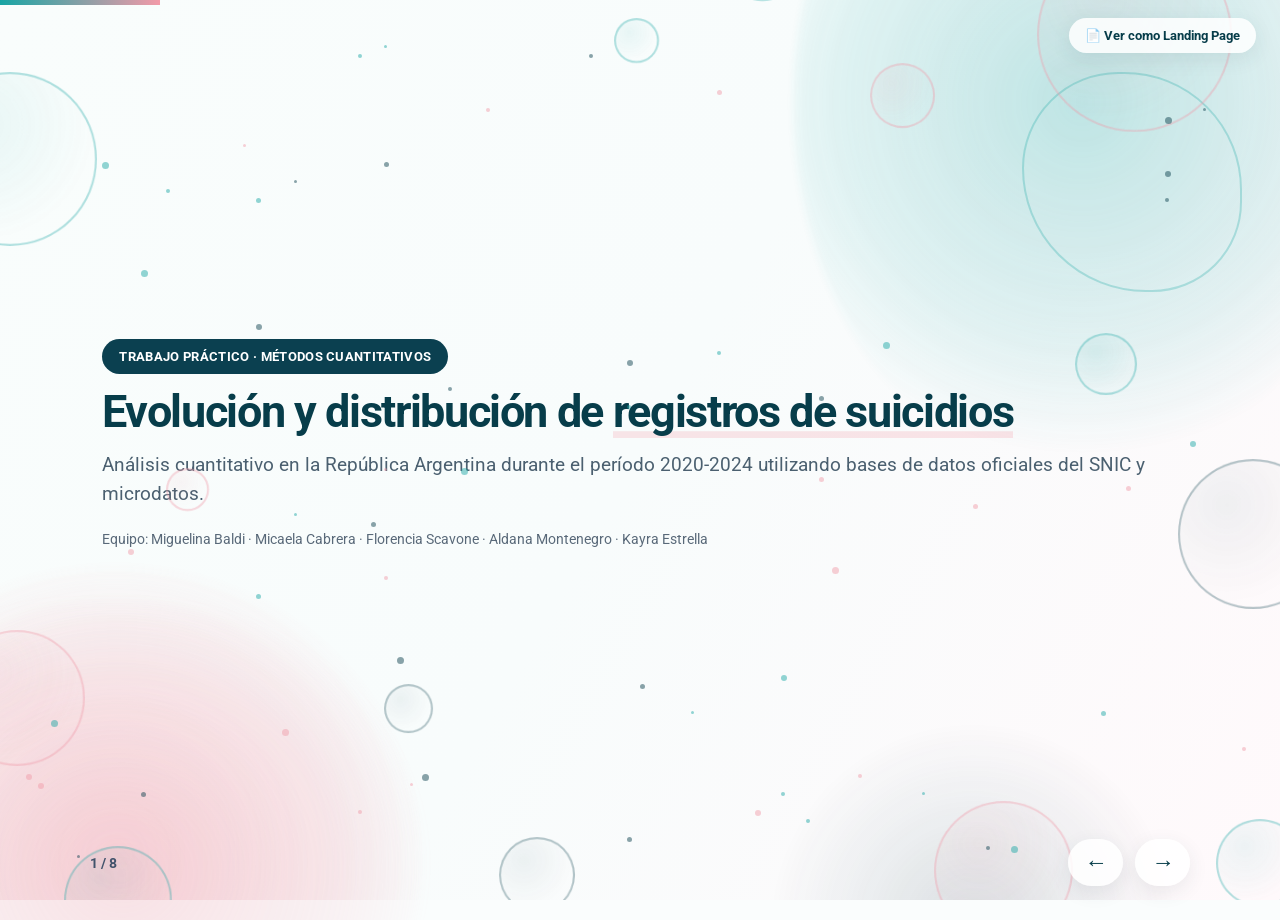
==== docs/presentacion_tp.index.html @ ad2a0367 "Add files via upload" ====
<!DOCTYPE html>

<html lang="es">
<head>
<meta charset="utf-8"/>
<meta content="width=device-width, initial-scale=1.0" name="viewport"/>
<title>Evolución y distribución de registros de suicidios en Argentina (2020-2024)</title>
<link href="https://fonts.googleapis.com" rel="preconnect"/>
<link href="https://fonts.googleapis.com/css2?family=Roboto:ital,wght@0,300;0,400;0,500;0,700;0,900;1,400&amp;display=swap" rel="stylesheet"/>
<style>
:root{--navy:#18243a;--text:#4b6070;--teal:#2f9996;--orange:#e97024;--ease:cubic-bezier(.16,1,.3,1)}
*{box-sizing:border-box} html,body{margin:0;width:100%;height:100%;overflow:hidden;font-family:Roboto,Arial,sans-serif;color:var(--navy);background:#fafdfd}button{font:inherit} 
/* Animación de fondo REAL y permanente */
body::before,body::after{content:"";position:fixed;z-index:0;pointer-events:none;border-radius:45% 55% 60% 40%;filter:blur(6px);will-change:transform;animation:flotarA 9s ease-in-out infinite alternate}
body::before{width:52vw;height:64vh;top:-24vh;right:-11vw;background:radial-gradient(ellipse,rgba(56,171,174,.32),rgba(87,196,195,.18) 54%,transparent 75%)}
body::after{width:47vw;height:60vh;left:-14vw;bottom:-27vh;background:radial-gradient(ellipse,rgba(246,153,94,.27),rgba(251,188,138,.13) 53%,transparent 75%);animation-name:flotarB;animation-duration:12s}
@keyframes flotarA{from{transform:translate(-35px,0) rotate(-12deg) scale(.94)}to{transform:translate(75px,105px) rotate(15deg) scale(1.14)}}
@keyframes flotarB{from{transform:translate(-25px,55px) rotate(12deg) scale(1)}to{transform:translate(85px,-70px) rotate(-20deg) scale(1.2)}}
.escenario{position:relative;z-index:1;width:100%;height:100dvh}.slide{position:absolute;inset:0;display:flex;flex-direction:column;justify-content:center;gap:clamp(10px,1.5vh,18px);padding:clamp(42px,7vh,65px) clamp(34px,8vw,115px) clamp(52px,8vh,75px);opacity:0;pointer-events:none;transform:translateY(20px);transition:opacity .62s var(--ease),transform .62s var(--ease);overflow:hidden;}
.slide.activa{opacity:1;transform:none;pointer-events:auto}.slide>*{flex-shrink:0;min-width:0}.slide .ancho{max-width:100%}h1,h2,h3,p{margin:0}h1{font-size:clamp(36px,3.5vw,54px);line-height:1.12;letter-spacing:-.03em;max-width:1050px}h2{font-size:clamp(25px,2.5vw,38px);line-height:1.15;letter-spacing:-.025em}h3{font-size:clamp(17px,1.4vw,21px)}p{color:var(--text);font-size:clamp(16px,1.3vw,19px);line-height:1.58}p+p{margin-top:.65em}.grande{font-size:clamp(17px,1.48vw,21px);line-height:1.53;max-width:1080px}strong{color:var(--navy);font-weight:700}.hl{box-shadow:inset 0 -.16em rgba(233,112,36,.12)}
.etiqueta{align-self:flex-start;background:var(--orange);color:white;border-radius:99px;font-size:13px;font-weight:700;padding:10px 17px;text-transform:uppercase;letter-spacing:.025em}.etiqueta.salvia{background:var(--teal)}.integrantes{margin-top:6px!important;color:#596979;font-size:14px;line-height:1.7;max-width:980px}.portada{align-items:flex-start}
.tarjeta{border:1px solid rgba(43,137,142,.10);border-radius:19px;background:rgba(255,255,255,.87);padding:clamp(18px,2vw,28px);box-shadow:0 10px 32px rgba(31,63,73,.06)}
.contexto-grilla{display:grid;grid-template-columns:minmax(0,1fr) minmax(350px,.92fr);align-items:center;gap:clamp(25px,4vw,58px)}.contexto-grilla p{font-size:clamp(17px,1.4vw,20px)}.pregunta-central{margin-top:8px;padding:19px 25px;background:rgba(242,250,249,.92)}.pregunta-central h3{margin-bottom:7px}.pregunta-central br{display:none}.pregunta-central p{font-size:clamp(16px,1.24vw,18px)}
.chart-panel{background:rgba(255,255,255,.85);border:1px solid #dce9e8;border-radius:18px;padding:18px 22px 12px;box-shadow:0 16px 28px rgba(31,63,73,.06);height:290px;display:flex;flex-direction:column}.chart-titulo{font-size:16px;font-weight:700;text-align:center}.bar-chart{display:flex;align-items:flex-end;justify-content:space-around;gap:10px;flex:1;border-bottom:1px solid #c8d3d6;padding:28px 2px 0}.bar-unit{height:100%;display:flex;align-items:center;justify-content:flex-end;flex-direction:column;gap:4px;flex:1;min-width:0}.bar-unit strong{font-size:12px;font-variant-numeric:tabular-nums}.bar-unit span{font-size:12px;color:#465968;padding-top:4px}.bar{width:75%;max-width:48px;height:var(--value);max-height:160px;min-height:1px;background:linear-gradient(0deg,#258f91,#69b9b5);border-radius:6px 6px 0 0;transform:scaleY(0);transform-origin:bottom}.bar-unit:last-child .bar{background:linear-gradient(0deg,#d95817,#f69b53)}.slide.activa .bar{animation:subirBarra 2s var(--ease) var(--delay) both}@keyframes subirBarra{from{transform:scaleY(0)}to{transform:scaleY(1)}}.chart-nota{font-size:11px;color:#657582;text-align:center;margin-top:8px}
.tarjeta-metodologia{padding:10px 26px}.item-metodo{display:grid;grid-template-columns:45px 1fr;gap:13px;padding:15px 0;align-items:center}.item-metodo+.item-metodo{border-top:1px solid #e3e9eb}.num{font-size:21px;color:var(--orange);font-weight:900}.item-metodo p{font-size:clamp(15px,1.15vw,17px);line-height:1.42;margin-top:2px}code{background:#edf1f2;color:var(--navy);border-radius:4px;padding:2px 5px}
.grafico-texto{display:grid;grid-template-columns:minmax(0,1.48fr) minmax(275px,.85fr);gap:clamp(24px,3.7vw,55px);align-items:center}.grafico-grande{padding:12px;display:flex;align-items:center;justify-content:center}.grafico-grande img{display:block;width:100%;max-height:52vh;object-fit:contain}.texto-analisis p{font-size:clamp(16px,1.35vw,19px)}.centrada{text-align:center;align-items:center}.centrada .etiqueta{align-self:center}.centrada p{max-width:1000px}
.barra{position:fixed;top:0;left:0;height:5px;width:12.5%;background:linear-gradient(90deg,var(--orange),var(--teal));z-index:20;transition:width .5s}.pie{position:fixed;bottom:14px;left:7%;right:7%;z-index:20;display:flex;justify-content:space-between;align-items:center}.contador{font-size:14px;font-weight:700;color:#42536b}.controles{display:flex;gap:12px}.controles button,.btn-modo{border:0;border-radius:100px;background:rgba(255,255,255,.85);padding:10px 16px;color:var(--navy);box-shadow:0 6px 20px rgba(41,70,78,.09);cursor:pointer}.controles button{font-size:23px}.btn-modo{position:fixed;z-index:22;top:18px;right:24px;font-size:13px;font-weight:700}
body.modo-landing{overflow:auto}body.modo-landing .escenario{height:auto}body.modo-landing .slide{position:relative;opacity:1;transform:none;pointer-events:auto;min-height:95vh;height:auto}body.modo-landing .pie{display:none}
@media(max-height:690px){.slide{padding-top:47px;padding-bottom:50px;gap:10px}h1{font-size:38px}h2{font-size:27px}.chart-panel{height:240px}.grafico-grande img{max-height:45vh}.item-metodo{padding:9px 0}}
@media(max-width:800px){.slide{padding:68px 22px 70px;overflow-y:auto;justify-content:flex-start}.contexto-grilla,.grafico-texto{grid-template-columns:1fr}.grafico-grande img{max-height:38vh}.chart-panel{height:230px}.tarjeta-metodologia{padding:6px 16px}h1{font-size:clamp(31px,6vw,42px)}.integrantes{font-size:12px}p{font-size:15px}.pie{left:22px;right:22px}}
@media(prefers-reduced-motion:reduce){body::before,body::after,.slide.activa .bar{animation:none!important}.slide{transition:none}}
/* Fondo animado propio, independiente del estado de las diapositivas */
.ambient-bg{position:fixed;inset:0;overflow:hidden;pointer-events:none;z-index:0;background:linear-gradient(115deg,#fcfefe 0%,#f4fbfa 45%,#fffaf6 100%)}
.ambient-orb{position:absolute;border-radius:50%;filter:blur(5px);will-change:transform;opacity:.85}
.orb-one{width:45vw;height:60vw;max-height:780px;top:-22vw;right:-7vw;background:radial-gradient(circle,rgba(70,179,177,.34) 0%,rgba(70,179,177,.15) 52%,transparent 73%);animation:orbTravelOne 6s ease-in-out infinite alternate}
.orb-two{width:48vw;height:45vw;left:-15vw;bottom:-19vw;background:radial-gradient(circle,rgba(246,149,84,.32) 0%,rgba(246,149,84,.13) 53%,transparent 74%);animation:orbTravelTwo 7.5s ease-in-out infinite alternate}
.orb-three{width:32vw;height:32vw;right:8vw;bottom:-18vw;background:radial-gradient(circle,rgba(70,179,177,.19),transparent 70%);animation:orbTravelThree 8s linear infinite alternate}
.ambient-ring{position:absolute;right:3vw;top:8vh;width:220px;height:220px;border-radius:45% 55% 42% 58%;border:2px solid rgba(42,158,154,.2);animation:ringRotate 13s linear infinite}
@keyframes orbTravelOne{0%{transform:translate(-90px,-40px) scale(.82)}100%{transform:translate(120px,140px) scale(1.15)}}
@keyframes orbTravelTwo{0%{transform:translate(-60px,80px) scale(.9)}100%{transform:translate(145px,-115px) scale(1.2)}}
@keyframes orbTravelThree{0%{transform:translate(-70px,20px)}100%{transform:translate(90px,-110px)}}
@keyframes ringRotate{from{transform:rotate(0deg) translateX(0)}to{transform:rotate(360deg) translateX(45px)}}
/* Revelación progresiva de metodología con flecha derecha */
.slide[data-seccion="Metodología"] .item-metodo{opacity:0;visibility:hidden;transform:translateY(18px);transition:opacity .42s ease,transform .42s ease,visibility 0s .42s}
.slide[data-seccion="Metodología"] .item-metodo.revelado{opacity:1;visibility:visible;transform:translateY(0);transition:opacity .42s ease,transform .42s ease}
/* Cada renglón ocupa el mismo espacio, aunque aún no esté visible */
.slide[data-seccion="Metodología"] .item-metodo:not(.revelado){pointer-events:none}
@media(prefers-reduced-motion:reduce){.ambient-orb,.ambient-ring{animation:none!important}}

/* Círculos flotantes y partículas ambientales — sin interferir con contenidos */
.ambiente-particulas{position:fixed;inset:0;z-index:0;overflow:hidden;pointer-events:none;isolation:isolate}
.ambiente-particulas .orbita{position:absolute;border-radius:50%;border:2px solid rgba(19,150,153,.20);background:radial-gradient(circle at 32% 28%,rgba(255,255,255,.15),rgba(27,167,166,.095) 60%,rgba(16,70,82,.04));animation:orbita-flota var(--dur) ease-in-out var(--delay) infinite alternate;will-change:transform;opacity:.78}
.ambiente-particulas .orbita.rosa{border-color:rgba(237,131,163,.23);background:radial-gradient(circle at 30% 30%,rgba(255,255,255,.14),rgba(241,154,168,.14) 65%,rgba(241,154,168,.03))}
.ambiente-particulas .orbita.petroleo{border-color:rgba(8,61,74,.15);background:radial-gradient(circle,rgba(25,91,109,.08),transparent 76%)}
.ambiente-particulas .punto{position:absolute;width:var(--size);height:var(--size);border-radius:50%;background:var(--tone);opacity:.56;box-shadow:0 0 11px var(--glow);animation:punto-flota var(--dur) ease-in-out var(--delay) infinite alternate;will-change:transform,opacity}
@keyframes orbita-flota{0%{transform:translate3d(0,0,0) scale(.90) rotate(0deg)}50%{transform:translate3d(40px,-45px,0) scale(1.06) rotate(7deg)}100%{transform:translate3d(-35px,40px,0) scale(.96) rotate(-10deg)}}
@keyframes punto-flota{0%{transform:translate3d(0,0,0);opacity:.18}40%{opacity:.67}100%{transform:translate3d(var(--dx),var(--dy),0);opacity:.36}}
@media (prefers-reduced-motion:reduce){.ambiente-particulas .orbita,.ambiente-particulas .punto{animation:none!important}}

/* Ajuste de legibilidad de los cuatro graficos: no altera datos ni animaciones */
@media (min-width: 801px) {
 .slide:has(.animated-chart) { padding-top: clamp(24px,4vh,38px); padding-bottom: clamp(40px,6vh,56px); gap: clamp(5px,1vh,12px); }
 .slide:has(.animated-chart) h2 { font-size: clamp(23px,2.15vw,33px); line-height:1.12; }
 .slide:has(.animated-chart) .grafico-texto { width:100%; grid-template-columns:minmax(0,2.15fr) minmax(220px,.73fr); gap:clamp(17px,2.3vw,33px); }
 .slide:has(.animated-chart) .grafico-grande { padding:0; min-width:0; }
 .slide:has(.animated-chart) .animated-chart { height:min(68vh,620px); min-height:min(68vh,620px); }
 .slide:has(.animated-chart) .texto-analisis p { font-size:clamp(16px,1.3vw,19px); }
 .animated-chart .tick { font-size:14px !important; }
 .animated-chart .axis-label { font-size:15px !important; }
 .animated-chart .point-label { font-size:15px !important; }
 .animated-chart svg text[font-size="11"] { font-size:12.7px !important; }
 .animated-chart svg text[font-size="10"] { font-size:12px !important; }
}
@media (max-height: 650px) and (min-width:801px) {
 .slide:has(.animated-chart) .animated-chart { height:60vh; min-height:60vh; }
 .slide:has(.animated-chart) {padding-top:25px;padding-bottom:40px;}
}
</style><style>
:root{--navy:#073d4a;--text:#4b6070;--teal:#1aa5a4;--orange:#f39aa8}
.etiqueta{background:#0b4050}.etiqueta.salvia{background:#159d9e}.hl{box-shadow:inset 0 -.15em rgba(243,154,168,.25)}
body::before{background:radial-gradient(ellipse,rgba(24,165,164,.29),rgba(24,165,164,.12) 54%,transparent 75%)}body::after{background:radial-gradient(ellipse,rgba(243,154,168,.28),rgba(243,154,168,.11) 53%,transparent 75%)}
.ambient-bg{background:linear-gradient(120deg,#f9fdfc,#f8fcfc 50%,#fff9fb)}.orb-one{background:radial-gradient(circle,rgba(24,165,164,.31),rgba(24,165,164,.13) 51%,transparent 74%)}.orb-two{background:radial-gradient(circle,rgba(243,154,168,.33),rgba(243,154,168,.13) 55%,transparent 74%)}.orb-three{background:radial-gradient(circle,rgba(8,61,74,.16),transparent 72%)}.ambient-ring{border-color:rgba(24,165,164,.27)}
.num{color:#e986a0}.barra{background:linear-gradient(90deg,#18a5a4,#f39aa8)}
.metodologia-sin-caja{display:flex;flex-direction:column;gap:10px}.metodologia-sin-caja .item-metodo{padding:12px 9px;border-bottom:1px solid rgba(7,61,74,.09);max-width:1080px}.metodologia-sin-caja .item-metodo:last-child{border:0}
.grafico-texto{grid-template-columns:minmax(0,1.65fr) minmax(250px,.73fr);gap:clamp(20px,3vw,43px)}
.grafico-grande{padding:6px;border:0;background:transparent;box-shadow:none}
.animated-chart{width:100%;min-height:min(58vh,490px);height:min(58vh,490px);position:relative}
.animated-chart svg{width:100%;height:100%;overflow:visible;display:block}
.animated-chart text{font-family:Roboto,Arial,sans-serif;fill:#284d59}
.animated-chart .axis{stroke:#91a5ac;stroke-width:1.2}.animated-chart .gridline{stroke:#cbd7d9;stroke-width:1;stroke-dasharray:4 4}.animated-chart .axis-label{font-size:12px;font-weight:700}.animated-chart .tick{font-size:11px}.animated-chart .point-label{font-size:12px;font-weight:700}
.animated-chart .anim-path{stroke-dasharray:var(--length);stroke-dashoffset:var(--length)}
.slide.activa .animated-chart.is-running .anim-path{animation:draw-path 2.5s ease-in-out forwards}
@keyframes draw-path{to{stroke-dashoffset:0}}
.animated-chart .anim-dot,.animated-chart .anim-value{opacity:0}
.slide.activa .animated-chart.is-running .anim-dot,.slide.activa .animated-chart.is-running .anim-value{animation:fade-dots .22s ease-out var(--time) forwards}
@keyframes fade-dots{to{opacity:1}}
.animated-chart .rise-bar{transform:scaleY(0);transform-origin:center bottom}.animated-chart .grow-horizontal{transform:scaleX(0);transform-origin:left center}
.slide.activa .animated-chart.is-running .rise-bar{animation:rise-bar .65s cubic-bezier(.17,.72,.22,1) var(--time) forwards}.slide.activa .animated-chart.is-running .grow-horizontal{animation:grow-h .65s cubic-bezier(.17,.72,.22,1) var(--time) forwards}@keyframes grow-h{to{transform:scaleX(1)}}
@keyframes rise-bar{to{transform:scaleY(1)}}
.pregunta-revelable{opacity:0;transform:translateY(14px);visibility:hidden;transition:opacity .42s ease,transform .42s ease,visibility 0s .42s;background:rgba(243,154,168,.07)!important;border:1.5px solid rgba(235,123,151,.85)!important;border-radius:15px;box-shadow:none!important;padding:17px 24px 18px 67px!important;position:relative}
.pregunta-revelable:before{content:'?';position:absolute;left:19px;top:19px;width:29px;height:29px;display:grid;place-items:center;background:#0b4050;color:white;border-radius:50%;font-weight:800;font-size:21px}
.pregunta-revelable.revelado{opacity:1;transform:none;visibility:visible;transition:opacity .42s ease,transform .42s ease}
.contexto-grilla{grid-template-columns:minmax(0,1fr) minmax(320px,.9fr)}
@media(max-height:720px){.animated-chart{height:50vh;min-height:50vh}.slide{gap:8px}.grafico-texto{gap:19px}}
@media(max-width:800px){.animated-chart{min-height:330px;height:330px}.grafico-texto{grid-template-columns:1fr}}
@media(prefers-reduced-motion:reduce){.animated-chart .rise-bar{transform:none}.animated-chart .anim-dot,.animated-chart .anim-value{opacity:1}.animated-chart .anim-path{stroke-dashoffset:0}}
</style><style>
/* Acentos animados visibles por encima del fondo de las diapositivas.
   Capa transparente, no captura clics ni cambia el contenido. */
.circulos-visibles{position:fixed;inset:0;pointer-events:none;overflow:hidden;z-index:4;isolation:isolate}
.circulos-visibles .anillo{position:absolute;display:block;box-sizing:border-box;border:2px solid var(--borde);border-radius:50%;background:radial-gradient(circle at 32% 30%,var(--relleno),transparent 72%);opacity:.62;animation:deriva-visible var(--tiempo) ease-in-out infinite alternate;animation-delay:var(--retraso);will-change:transform}
.circulos-visibles .motita{position:absolute;width:var(--tam);height:var(--tam);background:var(--color);border-radius:50%;opacity:.47;animation:motita-visible var(--tiempo) ease-in-out infinite alternate;animation-delay:var(--retraso);will-change:transform}
@keyframes deriva-visible{0%{transform:translate3d(-12px,10px,0) scale(.93)}50%{transform:translate3d(24px,-20px,0) scale(1.08)}100%{transform:translate3d(-19px,32px,0) scale(.97)}}
@keyframes motita-visible{0%{transform:translate3d(0,0,0);opacity:.27}50%{opacity:.65}100%{transform:translate3d(24px,-36px,0);opacity:.32}}
@media(prefers-reduced-motion:reduce){.circulos-visibles .anillo,.circulos-visibles .motita{animation:none!important}}
</style><style>
/* Landing Page: gráficos completos y estáticos, sin animaciones pendientes. */
body.modo-landing .animated-chart .anim-path { animation: none !important; stroke-dashoffset: 0 !important; }
body.modo-landing .animated-chart .anim-dot,
body.modo-landing .animated-chart .anim-value { animation: none !important; opacity: 1 !important; }
body.modo-landing .animated-chart .rise-bar,
body.modo-landing .animated-chart .grow-horizontal { animation: none !important; transform: none !important; }
body.modo-landing .bar { animation: none !important; transform: scaleY(1) !important; }
</style>
</head>
<body class="modo-slides">
<div class="ambiente-particulas" aria-hidden="true">
<span class="orbita " style="left:-7%;top:6%;width:230px;height:230px;--dur:13s;--delay:-3s"></span>
<span class="orbita rosa" style="left:78%;top:-12%;width:260px;height:260px;--dur:17s;--delay:-6s"></span>
<span class="orbita petroleo" style="left:88%;top:59%;width:210px;height:210px;--dur:15s;--delay:-5s"></span>
<span class="orbita rosa" style="left:4%;top:72%;width:180px;height:180px;--dur:12s;--delay:-8s"></span>
<span class="orbita " style="left:43%;top:-20%;width:140px;height:140px;--dur:19s;--delay:-2s"></span>
<span class="orbita " style="left:67%;top:84%;width:125px;height:125px;--dur:16s;--delay:-10s"></span>
<span class="orbita rosa" style="left:30%;top:34%;width:95px;height:95px;--dur:18s;--delay:-4s"></span>
<span class="orbita rosa" style="left:-4%;top:44%;width:155px;height:155px;--dur:15s;--delay:-2s"></span>
<span class="orbita petroleo" style="left:14%;top:12%;width:74px;height:74px;--dur:18s;--delay:-7s"></span>
<span class="orbita " style="left:25%;top:89%;width:190px;height:190px;--dur:22s;--delay:-9s"></span>
<span class="orbita rosa" style="left:53%;top:65%;width:120px;height:120px;--dur:19s;--delay:-4s"></span>
<span class="orbita " style="left:89%;top:18%;width:92px;height:92px;--dur:14s;--delay:-5s"></span>
<span class="orbita petroleo" style="left:72%;top:42%;width:62px;height:62px;--dur:17s;--delay:-1s"></span>
<span class="orbita rosa" style="left:38%;top:8%;width:110px;height:110px;--dur:20s;--delay:-11s"></span>
<span class="orbita " style="left:6%;top:58%;width:86px;height:86px;--dur:16s;--delay:-8s"></span>
<span class="orbita petroleo" style="left:96%;top:83%;width:175px;height:175px;--dur:23s;--delay:-6s"></span>
<span class="orbita rosa" style="left:61%;top:91%;width:240px;height:240px;--dur:21s;--delay:-3s"></span>
<span class="orbita " style="left:48%;top:48%;width:65px;height:65px;--dur:13s;--delay:-7s"></span>
<span class="orbita petroleo" style="left:-6%;top:89%;width:125px;height:125px;--dur:15s;--delay:-4s"></span>
<span class="orbita rosa" style="left:81%;top:75%;width:79px;height:79px;--dur:18s;--delay:-10s"></span>
<span class="punto" style="left:85%;top:63%;--size:9px;--dur:11s;--delay:-4s;--dx:-15px;--dy:-57px;--tone:#19a4a4;--glow:rgba(25,164,164,.24)"></span>
<span class="punto" style="left:10%;top:34%;--size:7px;--dur:12s;--delay:-4s;--dx:30px;--dy:28px;--tone:#f19aa8;--glow:rgba(241,154,168,.28)"></span>
<span class="punto" style="left:25%;top:33%;--size:4px;--dur:14s;--delay:-1s;--dx:-45px;--dy:33px;--tone:#083d4a;--glow:rgba(8,61,74,.22)"></span>
<span class="punto" style="left:55%;top:96%;--size:3px;--dur:17s;--delay:-7s;--dx:24px;--dy:-72px;--tone:#19a4a4;--glow:rgba(25,164,164,.24)"></span>
<span class="punto" style="left:84%;top:63%;--size:5px;--dur:9s;--delay:-9s;--dx:21px;--dy:-17px;--tone:#f19aa8;--glow:rgba(241,154,168,.28)"></span>
<span class="punto" style="left:92%;top:69%;--size:4px;--dur:8s;--delay:-6s;--dx:12px;--dy:-66px;--tone:#083d4a;--glow:rgba(8,61,74,.22)"></span>
<span class="punto" style="left:89%;top:69%;--size:3px;--dur:9s;--delay:-7s;--dx:-27px;--dy:-8px;--tone:#19a4a4;--glow:rgba(25,164,164,.24)"></span>
<span class="punto" style="left:71%;top:8%;--size:4px;--dur:17s;--delay:0s;--dx:50px;--dy:-37px;--tone:#f19aa8;--glow:rgba(241,154,168,.28)"></span>
<span class="punto" style="left:46%;top:75%;--size:7px;--dur:13s;--delay:-1s;--dx:13px;--dy:37px;--tone:#083d4a;--glow:rgba(8,61,74,.22)"></span>
<span class="punto" style="left:61%;top:47%;--size:3px;--dur:12s;--delay:-2s;--dx:2px;--dy:-30px;--tone:#19a4a4;--glow:rgba(25,164,164,.24)"></span>
<span class="punto" style="left:63%;top:47%;--size:7px;--dur:7s;--delay:-8s;--dx:-2px;--dy:-32px;--tone:#f19aa8;--glow:rgba(241,154,168,.28)"></span>
<span class="punto" style="left:28%;top:96%;--size:6px;--dur:15s;--delay:-1s;--dx:20px;--dy:11px;--tone:#083d4a;--glow:rgba(8,61,74,.22)"></span>
<span class="punto" style="left:9%;top:52%;--size:5px;--dur:17s;--delay:-1s;--dx:12px;--dy:-10px;--tone:#19a4a4;--glow:rgba(25,164,164,.24)"></span>
<span class="punto" style="left:73%;top:91%;--size:9px;--dur:8s;--delay:-4s;--dx:51px;--dy:43px;--tone:#f19aa8;--glow:rgba(241,154,168,.28)"></span>
<span class="punto" style="left:38%;top:67%;--size:3px;--dur:16s;--delay:0s;--dx:7px;--dy:-20px;--tone:#083d4a;--glow:rgba(8,61,74,.22)"></span>
<span class="punto" style="left:63%;top:72%;--size:7px;--dur:17s;--delay:-1s;--dx:-65px;--dy:-61px;--tone:#19a4a4;--glow:rgba(25,164,164,.24)"></span>
<span class="punto" style="left:49%;top:26%;--size:5px;--dur:18s;--delay:-9s;--dx:-41px;--dy:-67px;--tone:#f19aa8;--glow:rgba(241,154,168,.28)"></span>
<span class="punto" style="left:73%;top:56%;--size:6px;--dur:18s;--delay:-7s;--dx:-65px;--dy:-29px;--tone:#083d4a;--glow:rgba(8,61,74,.22)"></span>
<span class="punto" style="left:47%;top:96%;--size:3px;--dur:16s;--delay:-3s;--dx:-7px;--dy:22px;--tone:#19a4a4;--glow:rgba(25,164,164,.24)"></span>
<span class="punto" style="left:26%;top:44%;--size:6px;--dur:8s;--delay:-5s;--dx:-55px;--dy:-29px;--tone:#f19aa8;--glow:rgba(241,154,168,.28)"></span>
<span class="punto" style="left:10%;top:12%;--size:5px;--dur:10s;--delay:-2s;--dx:53px;--dy:47px;--tone:#083d4a;--glow:rgba(8,61,74,.22)"></span>
<span class="punto" style="left:15%;top:31%;--size:7px;--dur:12s;--delay:-4s;--dx:-58px;--dy:50px;--tone:#19a4a4;--glow:rgba(25,164,164,.24)"></span>
<span class="punto" style="left:22%;top:41%;--size:7px;--dur:14s;--delay:-3s;--dx:46px;--dy:2px;--tone:#f19aa8;--glow:rgba(241,154,168,.28)"></span>
<span class="punto" style="left:87%;top:28%;--size:7px;--dur:19s;--delay:-2s;--dx:20px;--dy:70px;--tone:#083d4a;--glow:rgba(8,61,74,.22)"></span>
<span class="punto" style="left:90%;top:9%;--size:4px;--dur:8s;--delay:-7s;--dx:-45px;--dy:-13px;--tone:#19a4a4;--glow:rgba(25,164,164,.24)"></span>
<span class="punto" style="left:57%;top:42%;--size:5px;--dur:7s;--delay:-2s;--dx:-39px;--dy:27px;--tone:#f19aa8;--glow:rgba(241,154,168,.28)"></span>
<span class="punto" style="left:13%;top:49%;--size:4px;--dur:9s;--delay:-12s;--dx:-60px;--dy:-28px;--tone:#083d4a;--glow:rgba(8,61,74,.22)"></span>
<span class="punto" style="left:58%;top:8%;--size:7px;--dur:16s;--delay:-8s;--dx:48px;--dy:-63px;--tone:#19a4a4;--glow:rgba(25,164,164,.24)"></span>
<span class="punto" style="left:30%;top:37%;--size:7px;--dur:10s;--delay:-1s;--dx:48px;--dy:18px;--tone:#f19aa8;--glow:rgba(241,154,168,.28)"></span>
<span class="punto" style="left:44%;top:83%;--size:7px;--dur:10s;--delay:-6s;--dx:-17px;--dy:-34px;--tone:#083d4a;--glow:rgba(8,61,74,.22)"></span>
<span class="punto" style="left:3%;top:46%;--size:4px;--dur:15s;--delay:-3s;--dx:17px;--dy:22px;--tone:#19a4a4;--glow:rgba(25,164,164,.24)"></span>

<span class="orbita " style="left:17%;top:-8%;width:110px;height:110px;--dur:12s;--delay:-2s"></span>
<span class="orbita rosa" style="left:57%;top:18%;width:75px;height:75px;--dur:14s;--delay:-3s"></span>
<span class="orbita petroleo" style="left:80%;top:36%;width:135px;height:135px;--dur:16s;--delay:-4s"></span>
<span class="orbita " style="left:35%;top:78%;width:86px;height:86px;--dur:18s;--delay:-5s"></span>
<span class="orbita rosa" style="left:91%;top:12%;width:98px;height:98px;--dur:20s;--delay:-6s"></span>
<span class="punto" style="left:84%;top:18%;--size:2px;--dur:20s;--delay:-5s;--dx:-24px;--dy:-8px;--tone:#19a4a4;--glow:rgba(25,164,164,.20)"></span>
<span class="punto" style="left:20%;top:17%;--size:7px;--dur:20s;--delay:-9s;--dx:-44px;--dy:43px;--tone:#f19aa8;--glow:rgba(25,164,164,.20)"></span>
<span class="punto" style="left:7%;top:7%;--size:2px;--dur:12s;--delay:-4s;--dx:9px;--dy:-59px;--tone:#083d4a;--glow:rgba(25,164,164,.20)"></span>
<span class="punto" style="left:74%;top:29%;--size:7px;--dur:19s;--delay:-9s;--dx:-2px;--dy:-9px;--tone:#19a4a4;--glow:rgba(25,164,164,.20)"></span>
<span class="punto" style="left:60%;top:79%;--size:4px;--dur:9s;--delay:-3s;--dx:34px;--dy:43px;--tone:#f19aa8;--glow:rgba(25,164,164,.20)"></span>
<span class="punto" style="left:46%;top:39%;--size:3px;--dur:12s;--delay:-6s;--dx:-42px;--dy:-42px;--tone:#083d4a;--glow:rgba(25,164,164,.20)"></span>
<span class="punto" style="left:51%;top:16%;--size:4px;--dur:14s;--delay:-10s;--dx:-22px;--dy:-54px;--tone:#19a4a4;--glow:rgba(25,164,164,.20)"></span>
<span class="punto" style="left:96%;top:62%;--size:6px;--dur:10s;--delay:-7s;--dx:-45px;--dy:10px;--tone:#f19aa8;--glow:rgba(25,164,164,.20)"></span>
<span class="punto" style="left:83%;top:83%;--size:4px;--dur:18s;--delay:-4s;--dx:35px;--dy:-48px;--tone:#083d4a;--glow:rgba(25,164,164,.20)"></span>
<span class="punto" style="left:8%;top:88%;--size:3px;--dur:13s;--delay:-2s;--dx:54px;--dy:-6px;--tone:#19a4a4;--glow:rgba(25,164,164,.20)"></span>
<span class="punto" style="left:15%;top:52%;--size:4px;--dur:16s;--delay:-6s;--dx:-35px;--dy:29px;--tone:#f19aa8;--glow:rgba(25,164,164,.20)"></span>
<span class="punto" style="left:48%;top:30%;--size:7px;--dur:13s;--delay:-2s;--dx:22px;--dy:-22px;--tone:#083d4a;--glow:rgba(25,164,164,.20)"></span>
<span class="punto" style="left:71%;top:35%;--size:3px;--dur:16s;--delay:-7s;--dx:-21px;--dy:-9px;--tone:#19a4a4;--glow:rgba(25,164,164,.20)"></span>
<span class="punto" style="left:90%;top:45%;--size:2px;--dur:12s;--delay:-1s;--dx:48px;--dy:15px;--tone:#f19aa8;--glow:rgba(25,164,164,.20)"></span>
<span class="punto" style="left:54%;top:38%;--size:2px;--dur:12s;--delay:-10s;--dx:36px;--dy:15px;--tone:#083d4a;--glow:rgba(25,164,164,.20)"></span>
<span class="punto" style="left:30%;top:87%;--size:5px;--dur:15s;--delay:-8s;--dx:-37px;--dy:2px;--tone:#19a4a4;--glow:rgba(25,164,164,.20)"></span>
<span class="punto" style="left:20%;top:35%;--size:7px;--dur:17s;--delay:-9s;--dx:-22px;--dy:44px;--tone:#f19aa8;--glow:rgba(25,164,164,.20)"></span>
<span class="punto" style="left:77%;top:55%;--size:4px;--dur:12s;--delay:-3s;--dx:10px;--dy:61px;--tone:#083d4a;--glow:rgba(25,164,164,.20)"></span>
<span class="punto" style="left:14%;top:10%;--size:2px;--dur:11s;--delay:-3s;--dx:46px;--dy:43px;--tone:#19a4a4;--glow:rgba(25,164,164,.20)"></span>
<span class="punto" style="left:79%;top:12%;--size:5px;--dur:15s;--delay:-10s;--dx:4px;--dy:-1px;--tone:#f19aa8;--glow:rgba(25,164,164,.20)"></span>
<span class="punto" style="left:73%;top:5%;--size:7px;--dur:20s;--delay:-2s;--dx:32px;--dy:3px;--tone:#083d4a;--glow:rgba(25,164,164,.20)"></span>
<span class="punto" style="left:85%;top:47%;--size:2px;--dur:13s;--delay:-7s;--dx:-35px;--dy:51px;--tone:#19a4a4;--glow:rgba(25,164,164,.20)"></span>
<span class="punto" style="left:3%;top:37%;--size:6px;--dur:11s;--delay:-9s;--dx:-42px;--dy:11px;--tone:#f19aa8;--glow:rgba(25,164,164,.20)"></span>
<span class="punto" style="left:84%;top:68%;--size:6px;--dur:12s;--delay:-3s;--dx:-8px;--dy:-24px;--tone:#083d4a;--glow:rgba(25,164,164,.20)"></span>
</div>

<div aria-hidden="true" class="ambient-bg"><div class="ambient-orb orb-one"></div><div class="ambient-orb orb-two"></div><div class="ambient-orb orb-three"></div><div class="ambient-ring"></div></div>
<!-- Barra superior de progreso -->
<div class="barra" id="barra"></div>
<!-- Botón flotante para alternar Modo Slides / Modo Landing -->
<button aria-label="Cambiar modo de visualización" class="btn-modo" id="btn-modo">
    📄 Ver como Landing Page
  </button>
<div class="escenario" id="escenario">
<!-- SLIDE 1: PORTADA -->
<section class="slide portada" data-seccion="Portada">
<span class="etiqueta">Trabajo Práctico · Métodos Cuantitativos</span>
<h1>Evolución y distribución de <span class="hl">registros de suicidios</span></h1>
<p class="grande">Análisis cuantitativo en la República Argentina durante el período 2020-2024 utilizando bases de datos oficiales del SNIC y microdatos.</p>
<p class="integrantes">Equipo: Miguelina Baldi · Micaela Cabrera · Florencia Scavone · Aldana Montenegro · Kayra Estrella</p></section>
<!-- SLIDE 2: INTRODUCCIÓN Y PROBLEMA -->
<section class="slide" data-seccion="Introducción">
<span class="etiqueta salvia">Contexto y Problema</span>
<h2 class="ancho">¿Cómo evolucionó la mortalidad entre 2020 y 2024?</h2>
<div class="contexto-grilla"><div class="">
<p>El suicidio representa una problemática de salud pública crítica y prevenible. Analizar el quinquenio post-pandemia permite evaluar tendencias y disparidades estructurales.</p>
<p>Se integraron bases oficiales del <strong>SNIC</strong> y microdatos individuales que suman un total de <strong>19.323 víctimas</strong> analizadas en todo el país.</p>
</div><div class="chart-panel"><div class="chart-titulo">Casos registrados por año</div><div aria-label="Casos registrados 2020 a 2024" class="bar-chart">
<div class="bar-unit" style="--value:76.77%;--delay:0s"><strong>3.262</strong><div class="bar"></div><span>2020</span></div>
<div class="bar-unit" style="--value:85.86%;--delay:.08s"><strong>3.648</strong><div class="bar"></div><span>2021</span></div>
<div class="bar-unit" style="--value:93.18%;--delay:.16s"><strong>3.959</strong><div class="bar"></div><span>2022</span></div>
<div class="bar-unit" style="--value:98.96%;--delay:.24s"><strong>4.205</strong><div class="bar"></div><span>2023</span></div>
<div class="bar-unit" style="--value:100%;--delay:.32s"><strong>4.249</strong><div class="bar"></div><span>2024</span></div>
</div><div class="chart-nota">Cantidades absolutas · SNIC</div></div></div>
<div class="pregunta-revelable pregunta-central tarjeta">
<h3>Pregunta Central</h3>
<br/>
<p> ¿Cómo evolucionó la mortalidad por suicidio en Argentina (2020-2024), qué franjas etarias concentran mayor vulnerabilidad y cómo se comporta la brecha de género?</p>
</div></section>
<!-- SLIDE 3: METODOLOGÍA Y PROCESAMIENTO (Cada ítem aparece de a uno) -->
<section class="slide" data-seccion="Metodología">
<span class="etiqueta">Datos y Herramientas</span>
<h2 class="ancho">Procesamiento íntegro en Python y Colab</h2>
<div class="metodologia-sin-caja">
<div class="item-metodo">
<div class="num">01</div>
<div>
<h3>Fuentes Oficiales</h3>
<p>Cruce riguroso entre <code>snic-provincias.csv</code> y la base de microdatos individuales (2020-2024) mediante <code>pd.merge()</code>.</p>
</div>
</div>
<div class="item-metodo">
<div class="num">02</div>
<div>
<h3>Limpieza</h3>
<p>Auditoría de valores nulos, confirmando que las celdas vacías correspondían a otros delitos, y estandarización categórica de edades.</p>
</div>
</div>
<div class="item-metodo">
<div class="num">03</div>
<div>
<h3>Transformaciones y resumen estadístico</h3>
<p>Agregaciones lógicas con <code>groupby()</code> para evaluar evolución anual, distribución etaria y ratios de género.</p>
</div>
</div>
<div class="item-metodo"><div class="num">04</div><div><h3>Visualización e interpretación</h3><p>Gráficos comparativos y análisis de los resultados obtenidos, considerando las limitaciones de los datos.</p></div></div></div>
</section>
<!-- SLIDE 4: GRÁFICO 1 - EVOLUCIÓN TEMPORAL -->
<section class="slide" data-seccion="Gráfico 1: Temporal">
<span class="etiqueta salvia">Gráfico I</span>
<h2 class="ancho">Evolución temporal de la serie (2020-2024)</h2>
<div class="fila grafico-texto">
<div class="tarjeta grafico-grande">
<div aria-label="Gráfico de Evolución Temporal" class="animated-chart" data-chart="line" role="img"></div>
</div>
<div class="texto-analisis">
<p> La serie muestra una subida constante: un piso de 3.262 víctimas en 2020 y un techo de 4.249 en 2024, lo que representa un <strong>incremento acumulado del 30,25%</strong> en cinco años. Esto confirma que se trata de una problemática persistente que se consolida a nivel nacional.</p>
</div>
</div>
</section>
<!-- SLIDE 5: GRÁFICO 2 - DISTRIBUCIÓN ETARIA -->
<section class="slide" data-seccion="Gráfico 2: Etario">
<span class="etiqueta">Gráfico II</span>
<h2 class="ancho">Vulnerabilidad según franja etaria</h2>
<div class="fila grafico-texto">
<div class="tarjeta grafico-grande">
<div aria-label="Gráfico por Franja Etaria" class="animated-chart" data-chart="age" role="img"></div>
</div>
<div class="texto-analisis">
<p> Se destaca un marcado pico de vulnerabilidad en la etapa de adultos jóvenes: la franja de <strong>15 a 34 años</strong> concentra la mayor cantidad de víctimas (superando las 2.400 en los picos de 20-29 años), evidenciando un descenso constante a medida que avanza la edad.</p>
</div>
</div>
</section>
<!-- SLIDE 6: GRÁFICO 3 - BRECHA DE GÉNERO -->
<section class="slide" data-seccion="Gráfico 3: Género">
<span class="etiqueta salvia">Gráfico III</span>
<h2 class="ancho">Evolución comparativa según género</h2>
<div class="fila grafico-texto">
<div class="tarjeta grafico-grande">
<div aria-label="Gráfico de Brecha de Género" class="animated-chart" data-chart="sex" role="img"></div>
</div>
<div class="texto-analisis">
<p> Se registra una contundente y persistente brecha de género. Los varones concentran cerca del <strong>79% de los casos totales</strong>, manteniendo de forma sistemática una <strong>razón aproximada de 4 a 1</strong> frente a las mujeres a lo largo de todo el quinquenio.</p>
</div>
</div>
</section>
<!-- SLIDE 7: GRÁFICO 4 - RIESGO PROVINCIAL -->
<section class="slide" data-seccion="Gráfico 4: Provincias">
<span class="etiqueta">Gráfico IV</span>
<h2 class="ancho">Riesgo relativo por jurisdicción (Tasas)</h2>
<div class="fila grafico-texto">
<div class="tarjeta grafico-grande">
<div aria-label="Gráfico de Provincias" class="animated-chart" data-chart="province" role="img"></div>
</div>
<div class="texto-analisis">
<p> Buenos Aires concentra el mayor volumen absoluto de casos (&gt;5.700), pero al ajustar por población su tasa es intermedia. En contraste, provincias como <strong>Entre Ríos, Catamarca, La Rioja y Salta</strong> presentan las tasas más altas cada 100.000 habitantes.</p>
</div>
</div>
</section>
<!-- SLIDE 8: CONCLUSIÓN Y CIERRE -->
<section class="slide centrada" data-seccion="Conclusiones">
<span class="etiqueta salvia">Conclusiones</span>
<h2 class="ancho">Hallazgos y desafíos sanitarios</h2>
<p class="grande">El estudio demuestra que la mortalidad por suicidio es una problemática crítica, con un aumento sostenido del 30,25% entre 2020 y 2024, fuertemente concentrada en varones jóvenes (15 a 34 años) y con heterogeneidad en las tasas provinciales.</p>
<p class="">Esto subraya la necesidad imperiosa de diseñar políticas públicas de prevención focalizadas geográficamente por tasas y orientadas a los grupos etarios de mayor vulnerabilidad detectados.</p>
</section>
</div>
<!-- Controles inferiores (modo diapositivas) -->
<div class="pie" id="pie-controles">
<div class="contador" id="contador">1 / 8</div>
<div class="controles">
<button aria-label="Diapositiva anterior" id="btn-ant">←</button>
<button aria-label="Diapositiva siguiente" id="btn-sig">→</button>
</div>
</div>
<script>
const DATA={"annual": [3262, 3648, 3959, 4205, 4249], "ages": [["5–9", 9], ["10–14", 300], ["15–19", 1830], ["20–24", 2557], ["25–29", 2472], ["30–34", 2038], ["35–39", 1572], ["40–44", 1387], ["45–49", 1173], ["50–54", 940], ["55–59", 842], ["60–64", 825], ["65–69", 699], ["70–74", 616], ["75–79", 509], ["80–84", 401], ["85–89", 196], ["90+", 113]], "male": [2611, 2882, 3063, 3279, 3425], "female": [643, 754, 859, 868, 807], "prov": [{"provincia_nombre": "Corrientes", "tasa_promedio": 6.001371818294246, "casos_totales": 325.0}, {"provincia_nombre": "Río Negro", "tasa_promedio": 6.021175157860144, "casos_totales": 216.0}, {"provincia_nombre": "Buenos Aires", "tasa_promedio": 7.078548254030748, "casos_totales": 5792.0}, {"provincia_nombre": "CABA", "tasa_promedio": 7.095713053588403, "casos_totales": 1039.0}, {"provincia_nombre": "Córdoba", "tasa_promedio": 7.606157101937461, "casos_totales": 1381.0}, {"provincia_nombre": "Misiones", "tasa_promedio": 7.955762343572675, "casos_totales": 471.0}, {"provincia_nombre": "Jujuy", "tasa_promedio": 8.25081842375897, "casos_totales": 303.0}, {"provincia_nombre": "Neuquén", "tasa_promedio": 9.214584174060754, "casos_totales": 293.0}, {"provincia_nombre": "San Juan", "tasa_promedio": 9.720564425841223, "casos_totales": 370.0}, {"provincia_nombre": "Tucumán", "tasa_promedio": 10.606583845497505, "casos_totales": 858.0}, {"provincia_nombre": "Tierra del Fuego", "tasa_promedio": 10.63002741078897, "casos_totales": 89.0}, {"provincia_nombre": "Santa Fe", "tasa_promedio": 10.963489104165642, "casos_totales": 1862.0}, {"provincia_nombre": "Chubut", "tasa_promedio": 10.982359052769565, "casos_totales": 312.0}, {"provincia_nombre": "Chaco", "tasa_promedio": 11.067068704522763, "casos_totales": 608.0}, {"provincia_nombre": "Mendoza", "tasa_promedio": 11.198151558891102, "casos_totales": 1056.0}, {"provincia_nombre": "Santiago del Estero", "tasa_promedio": 12.30929330944402, "casos_totales": 581.0}, {"provincia_nombre": "Santa Cruz", "tasa_promedio": 12.545074164106934, "casos_totales": 203.0}, {"provincia_nombre": "La Pampa", "tasa_promedio": 12.8500120559625, "casos_totales": 223.0}, {"provincia_nombre": "Catamarca", "tasa_promedio": 12.888906581227019, "casos_totales": 258.0}, {"provincia_nombre": "Formosa", "tasa_promedio": 12.920531400776628, "casos_totales": 367.0}, {"provincia_nombre": "La Rioja", "tasa_promedio": 13.994221712511258, "casos_totales": 260.0}, {"provincia_nombre": "Salta", "tasa_promedio": 14.09222277104108, "casos_totales": 945.0}, {"provincia_nombre": "San Luis", "tasa_promedio": 14.2339463158846, "casos_totales": 348.0}, {"provincia_nombre": "Entre Ríos", "tasa_promedio": 17.41175876980166, "casos_totales": 1163.0}]};
const slides=Array.from(document.querySelectorAll('.slide'));
let current=0,methodCount=0,questionShown=false;
const NS='http://www.w3.org/2000/svg';
const SVG=(tag,a={},txt='')=>{const e=document.createElementNS(NS,tag);Object.entries(a).forEach(([k,v])=>e.setAttribute(k,v));if(txt!=='')e.textContent=txt;return e};
const add=(p,tag,a={},text='')=>{const e=SVG(tag,a,text);p.appendChild(e);return e};
const T=(v)=>Number(v).toLocaleString('es-AR');
const chartTitle=(s,t)=>add(s,'text',{x:360,y:24,'text-anchor':'middle','font-size':15,'font-weight':700},t);
const axis=(s,{left=67,right=690,top=52,bottom=374,max=4600,min=0,labels=[],units='Cantidad de víctimas',ticks=5}={})=>{
  const y=v=>bottom-(v-min)/(max-min)*(bottom-top);const x=i=>left+(labels.length===1?0:(right-left)*i/(labels.length-1));
  for(let i=0;i<=ticks;i++){const val=min+(max-min)*i/ticks,yy=y(val);add(s,'line',{x1:left,y1:yy,x2:right,y2:yy,class:'gridline'});add(s,'text',{x:left-10,y:yy+4,'text-anchor':'end',class:'tick'},Number.isInteger(val)?T(val):val.toFixed(1).replace('.',','))}
  add(s,'line',{x1:left,y1:top,x2:left,y2:bottom,class:'axis'});add(s,'line',{x1:left,y1:bottom,x2:right,y2:bottom,class:'axis'});
  add(s,'text',{x:(left+right)/2,y:447,'text-anchor':'middle',class:'axis-label'},'Año');
  add(s,'text',{x:21,y:(top+bottom)/2,transform:`rotate(-90 21 ${(top+bottom)/2})`,'text-anchor':'middle',class:'axis-label'},units);
  labels.forEach((v,i)=>add(s,'text',{x:x(i),y:bottom+23,'text-anchor':'middle',class:'tick'},String(v)));return {x,y,left,right,top,bottom};
};
function lines(holder,type){const s=add(holder,'svg',{viewBox:'0 0 730 465',preserveAspectRatio:'xMidYMid meet'});
 const years=[2020,2021,2022,2023,2024],annual=type==='line';
 chartTitle(s,annual?'Evolución temporal de la mortalidad por suicidio (2020–2024)':'Víctimas registradas según sexo (2020–2024)');
 const a=axis(s,{labels:years,min:annual?3000:0,max:annual?4600:3700,ticks:annual?4:5});
 const sets=annual?[{arr:DATA.annual,color:'#f19aa8',name:''}]:[{arr:DATA.male,color:'#0b4655',name:'Masculino'},{arr:DATA.female,color:'#e28ca1',name:'Femenino'}];
 sets.forEach((set,si)=>{const coords=set.arr.map((v,i)=>[a.x(i),a.y(v)]),path=coords.map((c,i)=>(i?'L':'M')+c.join(' ')).join(' ');
 let line=add(s,'path',{d:path,fill:'none',stroke:set.color,'stroke-width':3.4,'stroke-linecap':'round','stroke-linejoin':'round',class:'anim-path'});
 let len=line.getTotalLength();line.style.setProperty('--length',(len+2)+'px');
 coords.forEach(([x,y],i)=>{let delay=(i/4)*2.3;const point=add(s,'circle',{cx:x,cy:y,r:5,fill:annual?'#083d4a':set.color,stroke:'white','stroke-width':1.8,class:'anim-dot'});point.style.setProperty('--time',delay+'s');let label=add(s,'text',{x,y:y+(si===1?19:-13),'text-anchor':'middle',class:'anim-value point-label'},T(set.arr[i]));label.style.setProperty('--time',delay+'s')});
 });
 if(!annual){add(s,'circle',{cx:490,cy:34,r:5,fill:'#0b4655'});add(s,'text',{x:502,y:38,class:'tick'},'Masculino');add(s,'circle',{cx:595,cy:34,r:5,fill:'#e28ca1'});add(s,'text',{x:607,y:38,class:'tick'},'Femenino')}
}
function ageChart(holder){const s=add(holder,'svg',{viewBox:'0 0 750 470',preserveAspectRatio:'xMidYMid meet'});chartTitle(s,'Víctimas de suicidio por franja etaria (2020–2024)');let left=62,bottom=362,top=55,right=735,max=2900;
 for(let t=0;t<=4;t++){let val=t*700,y=bottom-val/max*(bottom-top);add(s,'line',{x1:left,x2:right,y1:y,y2:y,class:'gridline'});add(s,'text',{x:left-9,y:y+4,'text-anchor':'end',class:'tick'},T(val))}
 add(s,'line',{x1:left,x2:left,y1:top,y2:bottom,class:'axis'});add(s,'line',{x1:left,x2:right,y1:bottom,y2:bottom,class:'axis'});
 add(s,'text',{x:20,y:200,transform:'rotate(-90 20 200)','text-anchor':'middle',class:'axis-label'},'Cantidad de víctimas');add(s,'text',{x:380,y:460,'text-anchor':'middle',class:'axis-label'},'Franja etaria');
 const step=(right-left)/DATA.ages.length;DATA.ages.forEach(([name,v],i)=>{const h=v/max*(bottom-top),x=left+step*(i+.14),bar=add(s,'rect',{x,y:bottom-h,width:step*.7,height:h,rx:2,fill:i%2?'#1aa5a4':'#0b4655',class:'rise-bar'});bar.style.setProperty('--time',(i*.10)+'s');const label=add(s,'text',{x:x+step*.35,y:bottom-h-7,'text-anchor':'middle',class:'anim-value', 'font-size':10},T(v));label.style.setProperty('--time',(i*.10+.55)+'s');add(s,'text',{x:x+step*.35,y:bottom+14,transform:`rotate(-45 ${x+step*.35} ${bottom+14})`,'text-anchor':'end',class:'tick','font-size':10},name)});
}
function provincial(holder){const s=add(holder,'svg',{viewBox:'0 0 780 610',preserveAspectRatio:'xMidYMid meet'});chartTitle(s,'Promedio de víctimas por 100.000 habitantes por provincia (2020–2024)');
 const vals=[...DATA.prov].sort((a,b)=>b.tasa_promedio-a.tasa_promedio),max=Math.max(...vals.map(o=>o.tasa_promedio))+1.5,top=48,left=166,right=705,bottom=555,step=(bottom-top)/vals.length;
 const defs=add(s,'defs'),grad=add(defs,'linearGradient',{id:'prov-gradient',x1:'0%',y1:'0%',x2:'100%',y2:'0%'});add(grad,'stop',{offset:'0%','stop-color':'#083d4a'});add(grad,'stop',{offset:'100%','stop-color':'#18a5a4'});
 for(let j=0;j<=5;j++){let v=max*j/5,x=left+(right-left)*v/max;add(s,'line',{x1:x,x2:x,y1:top,y2:bottom,class:'gridline'});add(s,'text',{x,y:bottom+15,'text-anchor':'middle',class:'tick'},v.toFixed(1).replace('.',','))}
 vals.forEach((r,i)=>{let y=top+i*step+1,h=step*.75,w=(right-left)*r.tasa_promedio/max,delay=i*.09;
 add(s,'text',{x:left-8,y:y+h*.75,'text-anchor':'end','font-size':11},r.provincia_nombre);
 let bar=add(s,'rect',{x:left,y,width:w,height:h,rx:2,fill:'url(#prov-gradient)',class:'grow-horizontal'});bar.style.setProperty('--time',delay+'s');bar.style.transformOrigin=`${left}px ${y+h}px`;
 let text=add(s,'text',{x:left+w+5,y:y+h*.72,'font-size':10,class:'anim-value'},r.tasa_promedio.toFixed(1).replace('.',','));text.style.setProperty('--time',(delay+.5)+'s');
 });add(s,'text',{x:(left+right)/2,y:590,'text-anchor':'middle',class:'axis-label'},'Promedio de tasas publicadas por SNIC (por 100.000 habitantes)');
}
function renderCharts(){document.querySelectorAll('.animated-chart').forEach(el=>{let type=el.dataset.chart;el.replaceChildren();if(type==='line'||type==='sex')lines(el,type);else if(type==='age')ageChart(el);else provincial(el)});}
function activateChart(){let el=slides[current].querySelector('.animated-chart');if(el){el.classList.remove('is-running');void el.offsetWidth;el.classList.add('is-running')}}
function show(i){current=Math.min(Math.max(0,i),slides.length-1);slides.forEach((e,j)=>e.classList.toggle('activa',j===current));document.getElementById('contador').textContent=`${current+1} / ${slides.length}`;document.getElementById('barra').style.width=((current+1)/slides.length*100)+'%';if(current===1){questionShown=false;document.querySelector('.pregunta-revelable')?.classList.remove('revelado')};if(current===2){methodCount=1;updateMethods()};activateChart()}
function updateMethods(){const a=slides[2].querySelectorAll('.item-metodo');a.forEach((e,i)=>e.classList.toggle('revelado',i<methodCount))}
function next(){if(current===1&&!questionShown){questionShown=true;document.querySelector('.pregunta-revelable')?.classList.add('revelado');return}if(current===2&&methodCount<4){methodCount++;updateMethods();return}show(current+1)}
function prev(){if(current===1&&questionShown){questionShown=false;document.querySelector('.pregunta-revelable')?.classList.remove('revelado');return}if(current===2&&methodCount>1){methodCount--;updateMethods();return}show(current-1);if(current===1){questionShown=true;document.querySelector('.pregunta-revelable')?.classList.add('revelado')}if(current===2){methodCount=4;updateMethods()}}
document.getElementById('btn-sig').addEventListener('click',next);document.getElementById('btn-ant').addEventListener('click',prev);
document.addEventListener('keydown',e=>{if(['ArrowRight',' ','PageDown'].includes(e.key)){e.preventDefault();next()}if(['ArrowLeft','PageUp'].includes(e.key)){e.preventDefault();prev()}});
const btn=document.getElementById('btn-modo');btn.addEventListener('click',()=>{document.body.classList.toggle('modo-landing');btn.textContent=document.body.classList.contains('modo-landing')?'📽 Ver como diapositivas':'📄 Ver como Landing Page';if(!document.body.classList.contains('modo-landing'))show(current)});
renderCharts();show(0);
</script><div class="circulos-visibles" aria-hidden="true">
<span class="anillo" style="left:-6%;top:8%;width:174px;height:174px;--borde:rgba(24,165,164,.52);--relleno:rgba(24,165,164,.12);--tiempo:12s;--retraso:-0s"></span>
<span class="anillo" style="left:81%;top:-7%;width:195px;height:195px;--borde:rgba(241,154,168,.61);--relleno:rgba(241,154,168,.14);--tiempo:14s;--retraso:-1s"></span>
<span class="anillo" style="left:92%;top:51%;width:150px;height:150px;--borde:rgba(8,61,74,.46);--relleno:rgba(8,61,74,.09);--tiempo:16s;--retraso:-2s"></span>
<span class="anillo" style="left:-4%;top:70%;width:136px;height:136px;--borde:rgba(241,154,168,.61);--relleno:rgba(241,154,168,.14);--tiempo:18s;--retraso:-3s"></span>
<span class="anillo" style="left:23%;top:-12%;width:105px;height:105px;--borde:rgba(8,61,74,.46);--relleno:rgba(8,61,74,.09);--tiempo:20s;--retraso:-4s"></span>
<span class="anillo" style="left:56%;top:-10%;width:91px;height:91px;--borde:rgba(24,165,164,.52);--relleno:rgba(24,165,164,.12);--tiempo:12s;--retraso:-5s"></span>
<span class="anillo" style="left:73%;top:89%;width:139px;height:139px;--borde:rgba(241,154,168,.61);--relleno:rgba(241,154,168,.14);--tiempo:14s;--retraso:-6s"></span>
<span class="anillo" style="left:5%;top:94%;width:108px;height:108px;--borde:rgba(24,165,164,.52);--relleno:rgba(24,165,164,.12);--tiempo:16s;--retraso:-0s"></span>
<span class="anillo" style="left:95%;top:91%;width:88px;height:88px;--borde:rgba(24,165,164,.52);--relleno:rgba(24,165,164,.12);--tiempo:18s;--retraso:-1s"></span>
<span class="anillo" style="left:68%;top:7%;width:65px;height:65px;--borde:rgba(241,154,168,.61);--relleno:rgba(241,154,168,.14);--tiempo:20s;--retraso:-2s"></span>
<span class="anillo" style="left:39%;top:93%;width:76px;height:76px;--borde:rgba(8,61,74,.46);--relleno:rgba(8,61,74,.09);--tiempo:12s;--retraso:-3s"></span>
<span class="anillo" style="left:48%;top:2%;width:45px;height:45px;--borde:rgba(24,165,164,.52);--relleno:rgba(24,165,164,.12);--tiempo:14s;--retraso:-4s"></span>
<span class="anillo" style="left:13%;top:52%;width:43px;height:43px;--borde:rgba(241,154,168,.61);--relleno:rgba(241,154,168,.14);--tiempo:16s;--retraso:-5s"></span>
<span class="anillo" style="left:84%;top:37%;width:62px;height:62px;--borde:rgba(24,165,164,.52);--relleno:rgba(24,165,164,.12);--tiempo:18s;--retraso:-6s"></span>
<span class="anillo" style="left:30%;top:76%;width:49px;height:49px;--borde:rgba(8,61,74,.46);--relleno:rgba(8,61,74,.09);--tiempo:20s;--retraso:-0s"></span>
<span class="motita" style="left:49%;top:45%;--tam:4px;--color:#18a5a4;--tiempo:9s;--retraso:-0s"></span>
<span class="motita" style="left:50%;top:76%;--tam:5px;--color:#083d4a;--tiempo:10s;--retraso:-1s"></span>
<span class="motita" style="left:36%;top:52%;--tam:7px;--color:#18a5a4;--tiempo:11s;--retraso:-2s"></span>
<span class="motita" style="left:32%;top:87%;--tam:3px;--color:#f19aa8;--tiempo:12s;--retraso:-3s"></span>
<span class="motita" style="left:20%;top:22%;--tam:5px;--color:#18a5a4;--tiempo:13s;--retraso:-4s"></span>
<span class="motita" style="left:33%;top:86%;--tam:7px;--color:#083d4a;--tiempo:14s;--retraso:-5s"></span>
<span class="motita" style="left:8%;top:18%;--tam:7px;--color:#18a5a4;--tiempo:15s;--retraso:-6s"></span>
<span class="motita" style="left:56%;top:39%;--tam:4px;--color:#18a5a4;--tiempo:16s;--retraso:-7s"></span>
<span class="motita" style="left:93%;top:49%;--tam:6px;--color:#18a5a4;--tiempo:17s;--retraso:-0s"></span>
<span class="motita" style="left:72%;top:88%;--tam:3px;--color:#18a5a4;--tiempo:9s;--retraso:-1s"></span>
<span class="motita" style="left:13%;top:21%;--tam:4px;--color:#18a5a4;--tiempo:10s;--retraso:-2s"></span>
<span class="motita" style="left:35%;top:43%;--tam:4px;--color:#083d4a;--tiempo:11s;--retraso:-3s"></span>
<span class="motita" style="left:4%;top:80%;--tam:7px;--color:#18a5a4;--tiempo:12s;--retraso:-4s"></span>
<span class="motita" style="left:56%;top:10%;--tam:5px;--color:#f19aa8;--tiempo:13s;--retraso:-5s"></span>
<span class="motita" style="left:19%;top:16%;--tam:3px;--color:#f19aa8;--tiempo:14s;--retraso:-6s"></span>
<span class="motita" style="left:3%;top:87%;--tam:6px;--color:#f19aa8;--tiempo:15s;--retraso:-7s"></span>
<span class="motita" style="left:30%;top:5%;--tam:3px;--color:#18a5a4;--tiempo:16s;--retraso:-0s"></span>
<span class="motita" style="left:10%;top:61%;--tam:6px;--color:#f19aa8;--tiempo:17s;--retraso:-1s"></span>
<span class="motita" style="left:69%;top:38%;--tam:7px;--color:#18a5a4;--tiempo:9s;--retraso:-2s"></span>
<span class="motita" style="left:2%;top:86%;--tam:6px;--color:#f19aa8;--tiempo:10s;--retraso:-3s"></span>
<span class="motita" style="left:23%;top:20%;--tam:3px;--color:#083d4a;--tiempo:11s;--retraso:-4s"></span>
<span class="motita" style="left:6%;top:95%;--tam:3px;--color:#083d4a;--tiempo:12s;--retraso:-5s"></span>
<span class="motita" style="left:91%;top:19%;--tam:6px;--color:#083d4a;--tiempo:13s;--retraso:-6s"></span>
<span class="motita" style="left:91%;top:13%;--tam:7px;--color:#083d4a;--tiempo:14s;--retraso:-7s"></span>
<span class="motita" style="left:54%;top:79%;--tam:3px;--color:#18a5a4;--tiempo:15s;--retraso:-0s"></span>
<span class="motita" style="left:29%;top:58%;--tam:5px;--color:#083d4a;--tiempo:16s;--retraso:-1s"></span>
<span class="motita" style="left:59%;top:90%;--tam:6px;--color:#f19aa8;--tiempo:17s;--retraso:-2s"></span>
<span class="motita" style="left:11%;top:88%;--tam:5px;--color:#083d4a;--tiempo:9s;--retraso:-3s"></span>
<span class="motita" style="left:28%;top:90%;--tam:4px;--color:#f19aa8;--tiempo:10s;--retraso:-4s"></span>
<span class="motita" style="left:49%;top:93%;--tam:5px;--color:#083d4a;--tiempo:11s;--retraso:-5s"></span>
<span class="motita" style="left:49%;top:40%;--tam:6px;--color:#083d4a;--tiempo:12s;--retraso:-6s"></span>
<span class="motita" style="left:11%;top:30%;--tam:7px;--color:#18a5a4;--tiempo:13s;--retraso:-7s"></span>
<span class="motita" style="left:28%;top:6%;--tam:4px;--color:#18a5a4;--tiempo:14s;--retraso:-0s"></span>
<span class="motita" style="left:61%;top:88%;--tam:4px;--color:#18a5a4;--tiempo:15s;--retraso:-1s"></span>
<span class="motita" style="left:31%;top:73%;--tam:7px;--color:#083d4a;--tiempo:16s;--retraso:-2s"></span>
<span class="motita" style="left:20%;top:66%;--tam:5px;--color:#18a5a4;--tiempo:17s;--retraso:-3s"></span>
<span class="motita" style="left:30%;top:52%;--tam:3px;--color:#f19aa8;--tiempo:9s;--retraso:-4s"></span>
<span class="motita" style="left:77%;top:94%;--tam:4px;--color:#083d4a;--tiempo:10s;--retraso:-5s"></span>
<span class="motita" style="left:64%;top:53%;--tam:5px;--color:#f19aa8;--tiempo:11s;--retraso:-6s"></span>
<span class="motita" style="left:46%;top:6%;--tam:4px;--color:#083d4a;--tiempo:12s;--retraso:-7s"></span>
<span class="motita" style="left:91%;top:22%;--tam:4px;--color:#083d4a;--tiempo:13s;--retraso:-0s"></span>
<span class="motita" style="left:67%;top:86%;--tam:4px;--color:#f19aa8;--tiempo:14s;--retraso:-1s"></span>
<span class="motita" style="left:94%;top:12%;--tam:3px;--color:#083d4a;--tiempo:15s;--retraso:-2s"></span>
<span class="motita" style="left:86%;top:79%;--tam:5px;--color:#18a5a4;--tiempo:16s;--retraso:-3s"></span>
<span class="motita" style="left:88%;top:54%;--tam:5px;--color:#f19aa8;--tiempo:17s;--retraso:-4s"></span>
<span class="motita" style="left:20%;top:36%;--tam:6px;--color:#083d4a;--tiempo:9s;--retraso:-5s"></span>
<span class="motita" style="left:30%;top:18%;--tam:5px;--color:#083d4a;--tiempo:10s;--retraso:-6s"></span>
<span class="motita" style="left:76%;top:56%;--tam:5px;--color:#f19aa8;--tiempo:11s;--retraso:-7s"></span>
<span class="motita" style="left:63%;top:91%;--tam:4px;--color:#18a5a4;--tiempo:12s;--retraso:-0s"></span>
<span class="motita" style="left:65%;top:63%;--tam:7px;--color:#f19aa8;--tiempo:13s;--retraso:-1s"></span>
<span class="motita" style="left:30%;top:64%;--tam:4px;--color:#f19aa8;--tiempo:14s;--retraso:-2s"></span>
<span class="motita" style="left:38%;top:12%;--tam:4px;--color:#f19aa8;--tiempo:15s;--retraso:-3s"></span>
<span class="motita" style="left:61%;top:75%;--tam:6px;--color:#18a5a4;--tiempo:16s;--retraso:-4s"></span>
<span class="motita" style="left:79%;top:94%;--tam:7px;--color:#18a5a4;--tiempo:17s;--retraso:-5s"></span>
<span class="motita" style="left:97%;top:83%;--tam:4px;--color:#f19aa8;--tiempo:9s;--retraso:-6s"></span>
<span class="motita" style="left:64%;top:44%;--tam:5px;--color:#083d4a;--tiempo:10s;--retraso:-7s"></span>
<span class="motita" style="left:23%;top:57%;--tam:3px;--color:#18a5a4;--tiempo:11s;--retraso:-0s"></span>
<span class="motita" style="left:22%;top:81%;--tam:7px;--color:#f19aa8;--tiempo:12s;--retraso:-1s"></span>
</div>
</body>
</html>
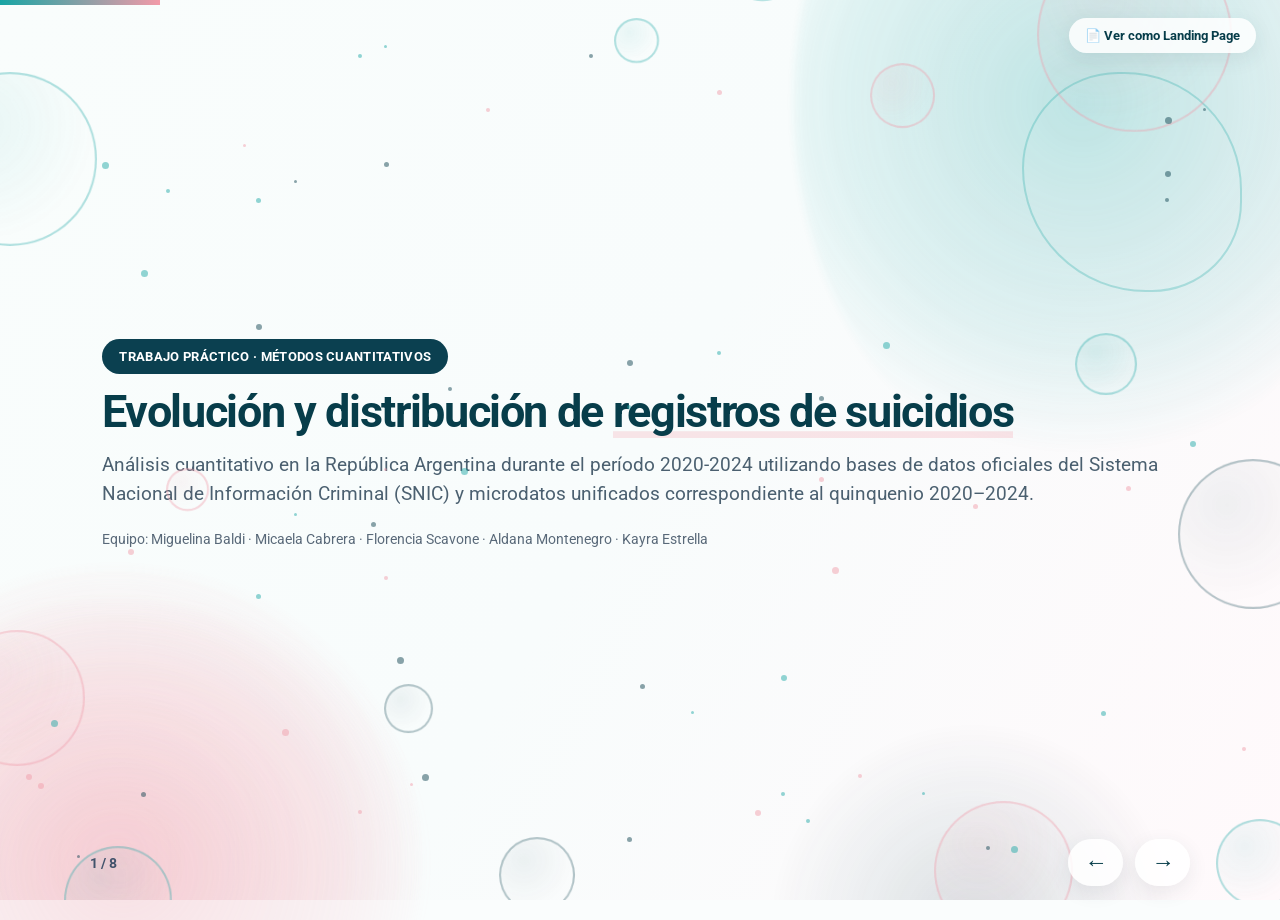
==== commit 45fc90fe: "Update presentacion_tp.index.html" ====
--- a/docs/presentacion_tp.index.html
+++ b/docs/presentacion_tp.index.html
@@ -220,7 +220,7 @@
 <section class="slide portada" data-seccion="Portada">
 <span class="etiqueta">Trabajo Práctico · Métodos Cuantitativos</span>
 <h1>Evolución y distribución de <span class="hl">registros de suicidios</span></h1>
-<p class="grande">Análisis cuantitativo en la República Argentina durante el período 2020-2024 utilizando bases de datos oficiales del SNIC y microdatos.</p>
+<p class="grande">Análisis cuantitativo en la República Argentina durante el período 2020-2024 utilizando bases de datos oficiales del Sistema Nacional de Información Criminal (SNIC) y microdatos unificados correspondiente al quinquenio 2020–2024.</p>
 <p class="integrantes">Equipo: Miguelina Baldi · Micaela Cabrera · Florencia Scavone · Aldana Montenegro · Kayra Estrella</p></section>
 <!-- SLIDE 2: INTRODUCCIÓN Y PROBLEMA -->
 <section class="slide" data-seccion="Introducción">
